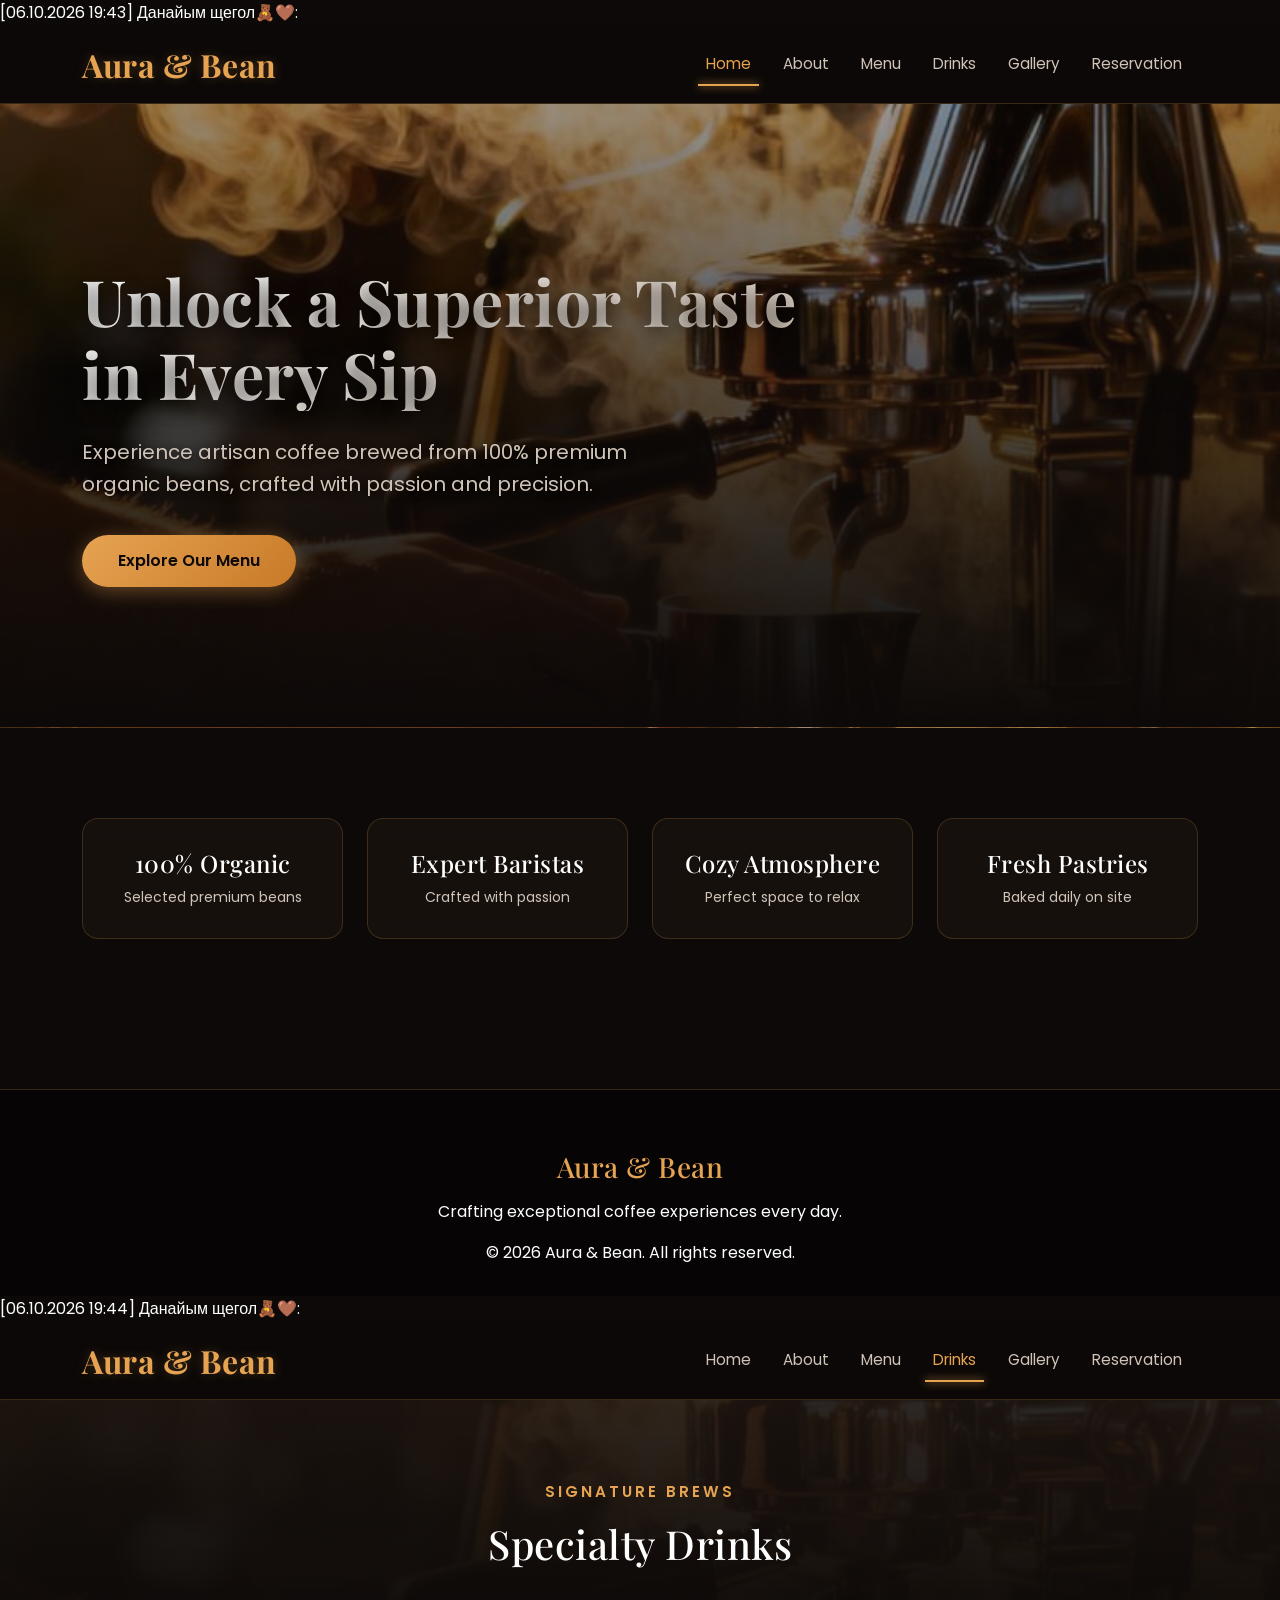
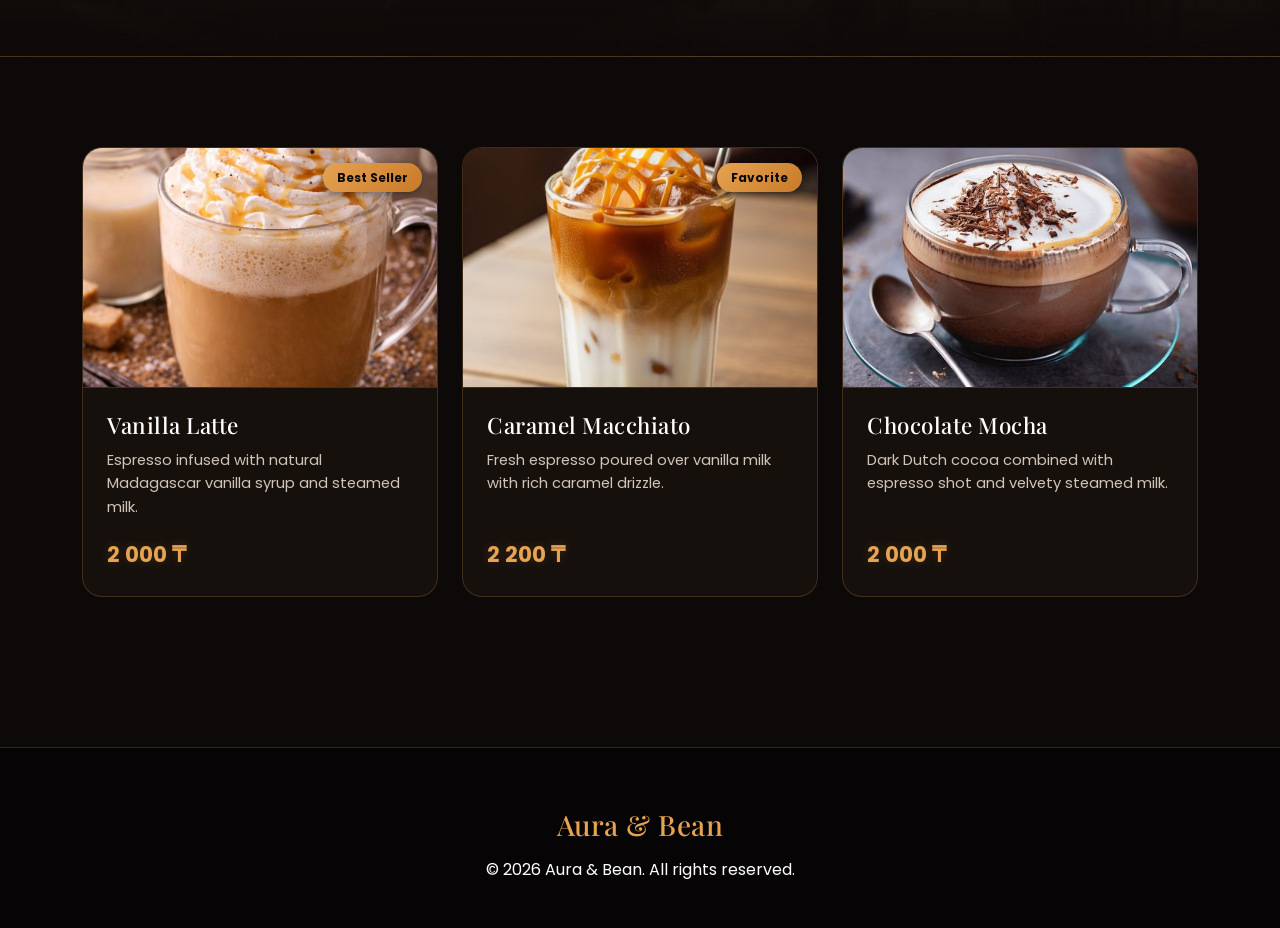
==== index.html @ 4fcfc6bc "Muktar Aikorkem" ====
[06.10.2026 19:43] Данайым щегол🧸🤎: <!DOCTYPE html>
<html lang="en">
<head>
    <meta charset="UTF-8">
    <meta name="viewport" content="width=device-width, initial-scale=1.0">
    <title>Aura & Bean | Premium Coffee Studio</title>
    <link href="https://cdn.jsdelivr.net/npm/bootstrap@5.3.3/dist/css/bootstrap.min.css" rel="stylesheet">
    <link rel="stylesheet" href="style.css">
</head>
<body>

<header class="site-header">
    <nav class="navbar navbar-expand-lg navbar-dark">
        <div class="container">
            <a class="navbar-brand logo" href="index.html">Aura & Bean</a>
            <button class="navbar-toggler" type="button" data-bs-toggle="collapse" data-bs-target="#mainNav">
                <span class="navbar-toggler-icon"></span>
            </button>
            <div class="collapse navbar-collapse" id="mainNav">
                <ul class="navbar-nav ms-auto">
                    <li class="nav-item"><a class="nav-link active" href="index.html">Home</a></li>
                    <li class="nav-item"><a class="nav-link" href="about.html">About</a></li>
                    <li class="nav-item"><a class="nav-link" href="menu.html">Menu</a></li>
                    <li class="nav-item"><a class="nav-link" href="drinks.html">Drinks</a></li>
                    <li class="nav-item"><a class="nav-link" href="gallery.html">Gallery</a></li>
                    <li class="nav-item"><a class="nav-link" href="reservation.html">Reservation</a></li>
                </ul>
            </div>
        </div>
    </nav>
</header>

<main>
    <section class="hero-section text-center text-lg-start">
        <div class="container">
            <div class="row align-items-center">
                <div class="col-lg-8">
                    <h1 class="hero-title">Unlock a Superior Taste in Every Sip</h1>
                    <p class="hero-subtitle">Experience artisan coffee brewed from 100% premium organic beans, crafted with passion and precision.</p>
                    <a href="menu.html" class="btn btn-custom">Explore Our Menu</a>
                </div>
            </div>
        </div>
    </section>

    <section class="features-section">
        <div class="container">
            <div class="row g-4 text-center">
                <div class="col-md-3">
                    <div class="features-card">
                        <h4 class="text-accent mb-2">100% Organic</h4>
                        <p class="small text-muted mb-0">Selected premium beans</p>
                    </div>
                </div>
                <div class="col-md-3">
                    <div class="features-card">
                        <h4 class="text-accent mb-2">Expert Baristas</h4>
                        <p class="small text-muted mb-0">Crafted with passion</p>
                    </div>
                </div>
                <div class="col-md-3">
                    <div class="features-card">
                        <h4 class="text-accent mb-2">Cozy Atmosphere</h4>
                        <p class="small text-muted mb-0">Perfect space to relax</p>
                    </div>
                </div>
                <div class="col-md-3">
                    <div class="features-card">
                        <h4 class="text-accent mb-2">Fresh Pastries</h4>
                        <p class="small text-muted mb-0">Baked daily on site</p>
                    </div>
                </div>
            </div>
        </div>
    </section>
</main>

<footer class="site-footer">
    <div class="container text-center">
        <h3>Aura & Bean</h3>
        <p>Crafting exceptional coffee experiences every day.</p>
        <p class="copyright mb-0">© 2026 Aura & Bean. All rights reserved.</p>
    </div>
</footer>

<script src="https://cdn.jsdelivr.net/npm/bootstrap@5.3.3/dist/js/bootstrap.bundle.min.js"></script>
</body>
</html>
[06.10.2026 19:44] Данайым щегол🧸🤎: <!DOCTYPE html>
<html lang="en">
<head>
    <meta charset="UTF-8">
    <meta name="viewport" content="width=device-width, initial-scale=1.0">
    <title>Specialty Drinks | Aura & Bean</title>
    <link href="https://cdn.jsdelivr.net/npm/bootstrap@5.3.3/dist/css/bootstrap.min.css" rel="stylesheet">
    <link rel="stylesheet" href="style.css">
</head>
<body>

<header class="site-header">
    <nav class="navbar navbar-expand-lg navbar-dark">
        <div class="container">
            <a class="navbar-brand logo" href="index.html">Aura & Bean</a>
            <button class="navbar-toggler" type="button" data-bs-toggle="collapse" data-bs-target="#mainNav">
                <span class="navbar-toggler-icon"></span>
            </button>
            <div class="collapse navbar-collapse" id="mainNav">
                <ul class="navbar-nav ms-auto">
                    <li class="nav-item"><a class="nav-link" href="index.html">Home</a></li>
                    <li class="nav-item"><a class="nav-link" href="about.html">About</a></li>
                    <li class="nav-item"><a class="nav-link" href="menu.html">Menu</a></li>
                    <li class="nav-item"><a class="nav-link active" href="drinks.html">Drinks</a></li>
                    <li class="nav-item"><a class="nav-link" href="gallery.html">Gallery</a></li>
                    <li class="nav-item"><a class="nav-link" href="reservation.html">Reservation</a></li>
                </ul>
            </div>
        </div>
    </nav>
</header>

<main>
    <section class="page-banner">
        <div class="container text-center">
            <p class="subtitle">SIGNATURE BREWS</p>
            <h1>Specialty Drinks</h1>
        </div>
    </section>

    <section class="menu-section">
        <div class="container">
            <div class="row g-4">
                <div class="col-md-6 col-lg-4">
                    <div class="product-card">
                        <span class="badge-tag">Best Seller</span>
                        <img src="images/vanilla-latte.jpg" alt="Vanilla Latte" loading="lazy">
                        <div class="product-content">
                            <h3>Vanilla Latte</h3>
                            <p>Espresso infused with natural Madagascar vanilla syrup and steamed milk.</p>
                            <span class="price">2 000 ₸</span>
                        </div>
                    </div>
                </div>
                <div class="col-md-6 col-lg-4">
                    <div class="product-card">
                        <span class="badge-tag">Favorite</span>
                        <img src="images/caramel-macchiato.jpg" alt="Caramel Macchiato" loading="lazy">
                        <div class="product-content">
                            <h3>Caramel Macchiato</h3>
                            <p>Fresh espresso poured over vanilla milk with rich caramel drizzle.</p>
                            <span class="price">2 200 ₸</span>
                        </div>
                    </div>
                </div>
                <div class="col-md-6 col-lg-4">
                    <div class="product-card">
                        <img src="images/mocha.jpg" alt="Chocolate Mocha" loading="lazy">
                        <div class="product-content">
                            <h3>Chocolate Mocha</h3>
                            <p>Dark Dutch cocoa combined with espresso shot and velvety steamed milk.</p>
                            <span class="price">2 000 ₸</span>
                        </div>
                    </div>
                </div>
            </div>
        </div>
    </section>
</main>

<footer class="site-footer">
    <div class="container text-center">
        <h3>Aura & Bean</h3>
        <p>© 2026 Aura & Bean. All rights reserved.</p>
    </div>
</footer>

<script src="https://cdn.jsdelivr.net/npm/bootstrap@5.3.3/dist/js/bootstrap.bundle.min.js"></script>
</body>
</html>
---- style.css ----
@import url('https://fonts.googleapis.com/css2?family=Playfair+Display:ital,wght@0,600;0,700;1,600&family=Poppins:wght@300;400;500;600;700&display=swap');

:root {
  --bg-main: #0c0908;
  --bg-card: rgba(26, 19, 15, 0.75);
  --bg-card-hover: rgba(40, 29, 23, 0.9);
  --primary-accent: #e6a352;
  --primary-hover: #f0b368;
  --text-main: #ffffff;
  --text-muted: #d0c4b8;
  --border-color: rgba(230, 163, 82, 0.2);
  --border-glow: rgba(230, 163, 82, 0.5);
  --font-title: 'Playfair Display', serif;
  --font-body: 'Poppins', sans-serif;
}

* {
  margin: 0;
  padding: 0;
  box-sizing: border-box;
}

body {
  background-color: var(--bg-main) !important;
  color: var(--text-main) !important;
  font-family: var(--font-body);
  line-height: 1.6;
  overflow-x: hidden;
}

h1, h2, h3, h4, .navbar-brand {
  font-family: var(--font-title);
  color: var(--text-main) !important;
  letter-spacing: 0.5px;
}

p, span, label, td, th {
  color: var(--text-main);
}

.text-muted {
  color: var(--text-muted) !important;
}

.site-header {
  background-color: rgba(12, 9, 8, 0.85);
  border-bottom: 1px solid var(--border-color);
  position: sticky;
  top: 0;
  z-index: 1000;
  backdrop-filter: blur(12px);
}

.navbar-brand.logo {
  font-size: 2rem;
  font-weight: 700;
  color: var(--primary-accent) !important;
  text-shadow: 0 0 12px rgba(230, 163, 82, 0.3);
}

.nav-link {
  color: var(--text-muted) !important;
  font-weight: 400;
  margin: 0 8px;
  position: relative;
  font-size: 0.95rem;
}

.nav-link:hover,
.nav-link.active {
  color: var(--primary-accent) !important;
}

.nav-link::after {
  content: '';
  position: absolute;
  width: 0%;
  height: 2px;
  bottom: -2px;
  left: 0;
  background-color: var(--primary-accent);
  box-shadow: 0 0 8px var(--primary-accent);
  transition: width 0.3s ease;
}

.nav-link:hover::after,
.nav-link.active::after {
  width: 100%;
}

.hero-section {
  position: relative;
  padding: 160px 0 140px 0;
  background: linear-gradient(180deg, rgba(12,9,8,0.4) 0%, rgba(12,9,8,0.85) 70%, var(--bg-main) 100%), 
              url('../images/hero-coffee.jpg') center/cover no-repeat;
  border-bottom: 1px solid var(--border-color);
}

.hero-title {
  font-size: 4rem;
  font-weight: 700;
  line-height: 1.15;
  margin-bottom: 25px;
  text-shadow: 0 4px 20px rgba(0, 0, 0, 0.8);
  background: linear-gradient(135deg, #ffffff 0%, #e0d0c0 100%);
  -webkit-background-clip: text;
  -webkit-text-fill-color: transparent;
}

.hero-subtitle {
  color: var(--text-muted) !important;
  font-size: 1.25rem;
  margin-bottom: 35px;
  max-width: 600px;
  text-shadow: 0 2px 10px rgba(0,0,0,0.9);
}

.btn-custom {
  background: linear-gradient(135deg, var(--primary-accent) 0%, #c87a28 100%);
  color: #0c0908 !important;
  font-weight: 600;
  padding: 14px 36px;
  border-radius: 30px;
  border: none;
  font-size: 1rem;
  box-shadow: 0 4px 20px rgba(230, 163, 82, 0.4);
  transition: all 0.3s ease;
}

.btn-custom:hover,
.btn-custom:focus {
  transform: translateY(-3px) scale(1.02);
  box-shadow: 0 8px 25px rgba(230, 163, 82, 0.6);
  color: #0c0908 !important;
}

.features-card {
  background: var(--bg-card);
  backdrop-filter: blur(10px);
  border: 1px solid var(--border-color);
  border-radius: 16px;
  padding: 30px 20px;
  transition: all 0.3s ease;
}

.features-card:hover {
  border-color: var(--primary-accent);
  transform: translateY(-5px);
  box-shadow: 0 10px 30px rgba(0,0,0,0.5), 0 0 15px rgba(230, 163, 82, 0.2);
}

.page-banner {
  padding: 80px 0;
  background: linear-gradient(180deg, rgba(26,19,15,0.9) 0%, var(--bg-main) 100%), url('../images/hero-coffee.jpg') center/cover no-repeat;
  border-bottom: 1px solid var(--border-color);
}

.page-banner .subtitle {
  color: var(--primary-accent) !important;
  letter-spacing: 3px;
  font-size: 0.95rem;
  font-weight: 600;
}

.menu-section, .features-section, .about-section, .gallery-section, .contact-section {
  padding: 90px 0;
}

.product-card {
  background: var(--bg-card);
  backdrop-filter: blur(8px);
  border: 1px solid var(--border-color);
  border-radius: 20px;
  overflow: hidden;
  height: 100%;
  display: flex;
  flex-direction: column;
  position: relative;
  transition: all 0.3s ease;
}

.product-card:hover {
  transform: translateY(-8px);
  border-color: var(--primary-accent);
  box-shadow: 0 12px 30px rgba(0,0,0,0.6), 0 0 20px rgba(230, 163, 82, 0.25);
  background: var(--bg-card-hover);
}

.product-card img {
  width: 100%;
  height: 240px;
  object-fit: cover;
  background-color: #1a130f;
  border-bottom: 1px solid var(--border-color);
}

.product-content {
  padding: 24px;
  display: flex;
  flex-direction: column;
  flex-grow: 1;
}

.product-content h3 {
  font-size: 1.4rem;
  margin-bottom: 10px;
}

.product-content p {
  color: var(--text-muted) !important;
  font-size: 0.92rem;
  flex-grow: 1;
  margin-bottom: 18px;
}

.product-content .price {
  font-size: 1.35rem;
  font-weight: 700;
  color: var(--primary-accent) !important;
  text-shadow: 0 0 10px rgba(230, 163, 82, 0.2);
}

.badge-tag {
  position: absolute;
  top: 15px;
  right: 15px;
  background: linear-gradient(135deg, var(--primary-accent) 0%, #c87a28 100%);
  color: #0c0908 !important;
  font-size: 0.75rem;
  font-weight: 700;
  padding: 5px 14px;
  border-radius: 20px;
  box-shadow: 0 2px 10px rgba(0,0,0,0.5);
}

.coffee-table {
  background-color: var(--bg-card) !important;
  border-radius: 16px;
  overflow: hidden;
  border: 1px solid var(--border-color);
}

.coffee-table th {
  background-color: #1f1712 !important;
  color: var(--primary-accent) !important;
  font-weight: 600;
  border-bottom: 1px solid var(--border-color) !important;
  padding: 18px;
}

.coffee-table td {
  background-color: var(--bg-card) !important;
  color: var(--text-main) !important;
  padding: 18px;
  border-bottom: 1px solid var(--border-color) !important;
}

.coffee-table tbody tr:nth-child(even) td {
  background-color: rgba(35, 25, 20, 0.8) !important;
}

.coffee-table tbody tr:hover td {
  background-color: rgba(50, 36, 28, 0.9) !important;
}

.gallery-grid {
  display: grid;
  grid-template-columns: repeat(auto-fit, minmax(280px, 1fr));
  gap: 24px;
}

.gallery-item {
  position: relative;
  border-radius: 16px;
  overflow: hidden;
  height: 270px;
  border: 1px solid var(--border-color);
  background-color: #1a130f;
}

.gallery-item img {
  width: 100%;
  height: 100%;
  object-fit: cover;
  transition: transform 0.6s ease;
}

.gallery-item:hover img {
  transform: scale(1.1);
}

.form-control, .form-select {
  background-color: var(--bg-card) !important;
  border: 1px solid var(--border-color) !important;
  color: var(--text-main) !important;
  padding: 14px 18px;
  border-radius: 12px;
}

.form-control:focus, .form-select:focus {
  background-color: var(--bg-card-hover) !important;
  border-color: var(--primary-accent) !important;
  box-shadow: 0 0 12px rgba(230, 163, 82, 0.3) !important;
}

.site-footer {
  background-color: #060404;
  border-top: 1px solid var(--border-color);
  padding: 60px 0 30px 0;
  margin-top: 60px;
}

.site-footer h3 {
  color: var(--primary-accent) !important;
  margin-bottom: 15px;
}

@media (max-width: 991px) {
  .hero-title {
    font-size: 3rem;
  }
}

@media (max-width: 768px) {
  .hero-section {
    padding: 100px 0 80px 0;
  }
  .hero-title {
    font-size: 2.3rem;
  }
}
---- style.css ----
@import url('https://fonts.googleapis.com/css2?family=Playfair+Display:ital,wght@0,600;0,700;1,600&family=Poppins:wght@300;400;500;600;700&display=swap');

:root {
  --bg-main: #0c0908;
  --bg-card: rgba(26, 19, 15, 0.75);
  --bg-card-hover: rgba(40, 29, 23, 0.9);
  --primary-accent: #e6a352;
  --primary-hover: #f0b368;
  --text-main: #ffffff;
  --text-muted: #d0c4b8;
  --border-color: rgba(230, 163, 82, 0.2);
  --border-glow: rgba(230, 163, 82, 0.5);
  --font-title: 'Playfair Display', serif;
  --font-body: 'Poppins', sans-serif;
}

* {
  margin: 0;
  padding: 0;
  box-sizing: border-box;
}

body {
  background-color: var(--bg-main) !important;
  color: var(--text-main) !important;
  font-family: var(--font-body);
  line-height: 1.6;
  overflow-x: hidden;
}

h1, h2, h3, h4, .navbar-brand {
  font-family: var(--font-title);
  color: var(--text-main) !important;
  letter-spacing: 0.5px;
}

p, span, label, td, th {
  color: var(--text-main);
}

.text-muted {
  color: var(--text-muted) !important;
}

.site-header {
  background-color: rgba(12, 9, 8, 0.85);
  border-bottom: 1px solid var(--border-color);
  position: sticky;
  top: 0;
  z-index: 1000;
  backdrop-filter: blur(12px);
}

.navbar-brand.logo {
  font-size: 2rem;
  font-weight: 700;
  color: var(--primary-accent) !important;
  text-shadow: 0 0 12px rgba(230, 163, 82, 0.3);
}

.nav-link {
  color: var(--text-muted) !important;
  font-weight: 400;
  margin: 0 8px;
  position: relative;
  font-size: 0.95rem;
}

.nav-link:hover,
.nav-link.active {
  color: var(--primary-accent) !important;
}

.nav-link::after {
  content: '';
  position: absolute;
  width: 0%;
  height: 2px;
  bottom: -2px;
  left: 0;
  background-color: var(--primary-accent);
  box-shadow: 0 0 8px var(--primary-accent);
  transition: width 0.3s ease;
}

.nav-link:hover::after,
.nav-link.active::after {
  width: 100%;
}

.hero-section {
  position: relative;
  padding: 160px 0 140px 0;
  background: linear-gradient(180deg, rgba(12,9,8,0.4) 0%, rgba(12,9,8,0.85) 70%, var(--bg-main) 100%), 
              url('../images/hero-coffee.jpg') center/cover no-repeat;
  border-bottom: 1px solid var(--border-color);
}

.hero-title {
  font-size: 4rem;
  font-weight: 700;
  line-height: 1.15;
  margin-bottom: 25px;
  text-shadow: 0 4px 20px rgba(0, 0, 0, 0.8);
  background: linear-gradient(135deg, #ffffff 0%, #e0d0c0 100%);
  -webkit-background-clip: text;
  -webkit-text-fill-color: transparent;
}

.hero-subtitle {
  color: var(--text-muted) !important;
  font-size: 1.25rem;
  margin-bottom: 35px;
  max-width: 600px;
  text-shadow: 0 2px 10px rgba(0,0,0,0.9);
}

.btn-custom {
  background: linear-gradient(135deg, var(--primary-accent) 0%, #c87a28 100%);
  color: #0c0908 !important;
  font-weight: 600;
  padding: 14px 36px;
  border-radius: 30px;
  border: none;
  font-size: 1rem;
  box-shadow: 0 4px 20px rgba(230, 163, 82, 0.4);
  transition: all 0.3s ease;
}

.btn-custom:hover,
.btn-custom:focus {
  transform: translateY(-3px) scale(1.02);
  box-shadow: 0 8px 25px rgba(230, 163, 82, 0.6);
  color: #0c0908 !important;
}

.features-card {
  background: var(--bg-card);
  backdrop-filter: blur(10px);
  border: 1px solid var(--border-color);
  border-radius: 16px;
  padding: 30px 20px;
  transition: all 0.3s ease;
}

.features-card:hover {
  border-color: var(--primary-accent);
  transform: translateY(-5px);
  box-shadow: 0 10px 30px rgba(0,0,0,0.5), 0 0 15px rgba(230, 163, 82, 0.2);
}

.page-banner {
  padding: 80px 0;
  background: linear-gradient(180deg, rgba(26,19,15,0.9) 0%, var(--bg-main) 100%), url('../images/hero-coffee.jpg') center/cover no-repeat;
  border-bottom: 1px solid var(--border-color);
}

.page-banner .subtitle {
  color: var(--primary-accent) !important;
  letter-spacing: 3px;
  font-size: 0.95rem;
  font-weight: 600;
}

.menu-section, .features-section, .about-section, .gallery-section, .contact-section {
  padding: 90px 0;
}

.product-card {
  background: var(--bg-card);
  backdrop-filter: blur(8px);
  border: 1px solid var(--border-color);
  border-radius: 20px;
  overflow: hidden;
  height: 100%;
  display: flex;
  flex-direction: column;
  position: relative;
  transition: all 0.3s ease;
}

.product-card:hover {
  transform: translateY(-8px);
  border-color: var(--primary-accent);
  box-shadow: 0 12px 30px rgba(0,0,0,0.6), 0 0 20px rgba(230, 163, 82, 0.25);
  background: var(--bg-card-hover);
}

.product-card img {
  width: 100%;
  height: 240px;
  object-fit: cover;
  background-color: #1a130f;
  border-bottom: 1px solid var(--border-color);
}

.product-content {
  padding: 24px;
  display: flex;
  flex-direction: column;
  flex-grow: 1;
}

.product-content h3 {
  font-size: 1.4rem;
  margin-bottom: 10px;
}

.product-content p {
  color: var(--text-muted) !important;
  font-size: 0.92rem;
  flex-grow: 1;
  margin-bottom: 18px;
}

.product-content .price {
  font-size: 1.35rem;
  font-weight: 700;
  color: var(--primary-accent) !important;
  text-shadow: 0 0 10px rgba(230, 163, 82, 0.2);
}

.badge-tag {
  position: absolute;
  top: 15px;
  right: 15px;
  background: linear-gradient(135deg, var(--primary-accent) 0%, #c87a28 100%);
  color: #0c0908 !important;
  font-size: 0.75rem;
  font-weight: 700;
  padding: 5px 14px;
  border-radius: 20px;
  box-shadow: 0 2px 10px rgba(0,0,0,0.5);
}

.coffee-table {
  background-color: var(--bg-card) !important;
  border-radius: 16px;
  overflow: hidden;
  border: 1px solid var(--border-color);
}

.coffee-table th {
  background-color: #1f1712 !important;
  color: var(--primary-accent) !important;
  font-weight: 600;
  border-bottom: 1px solid var(--border-color) !important;
  padding: 18px;
}

.coffee-table td {
  background-color: var(--bg-card) !important;
  color: var(--text-main) !important;
  padding: 18px;
  border-bottom: 1px solid var(--border-color) !important;
}

.coffee-table tbody tr:nth-child(even) td {
  background-color: rgba(35, 25, 20, 0.8) !important;
}

.coffee-table tbody tr:hover td {
  background-color: rgba(50, 36, 28, 0.9) !important;
}

.gallery-grid {
  display: grid;
  grid-template-columns: repeat(auto-fit, minmax(280px, 1fr));
  gap: 24px;
}

.gallery-item {
  position: relative;
  border-radius: 16px;
  overflow: hidden;
  height: 270px;
  border: 1px solid var(--border-color);
  background-color: #1a130f;
}

.gallery-item img {
  width: 100%;
  height: 100%;
  object-fit: cover;
  transition: transform 0.6s ease;
}

.gallery-item:hover img {
  transform: scale(1.1);
}

.form-control, .form-select {
  background-color: var(--bg-card) !important;
  border: 1px solid var(--border-color) !important;
  color: var(--text-main) !important;
  padding: 14px 18px;
  border-radius: 12px;
}

.form-control:focus, .form-select:focus {
  background-color: var(--bg-card-hover) !important;
  border-color: var(--primary-accent) !important;
  box-shadow: 0 0 12px rgba(230, 163, 82, 0.3) !important;
}

.site-footer {
  background-color: #060404;
  border-top: 1px solid var(--border-color);
  padding: 60px 0 30px 0;
  margin-top: 60px;
}

.site-footer h3 {
  color: var(--primary-accent) !important;
  margin-bottom: 15px;
}

@media (max-width: 991px) {
  .hero-title {
    font-size: 3rem;
  }
}

@media (max-width: 768px) {
  .hero-section {
    padding: 100px 0 80px 0;
  }
  .hero-title {
    font-size: 2.3rem;
  }
}
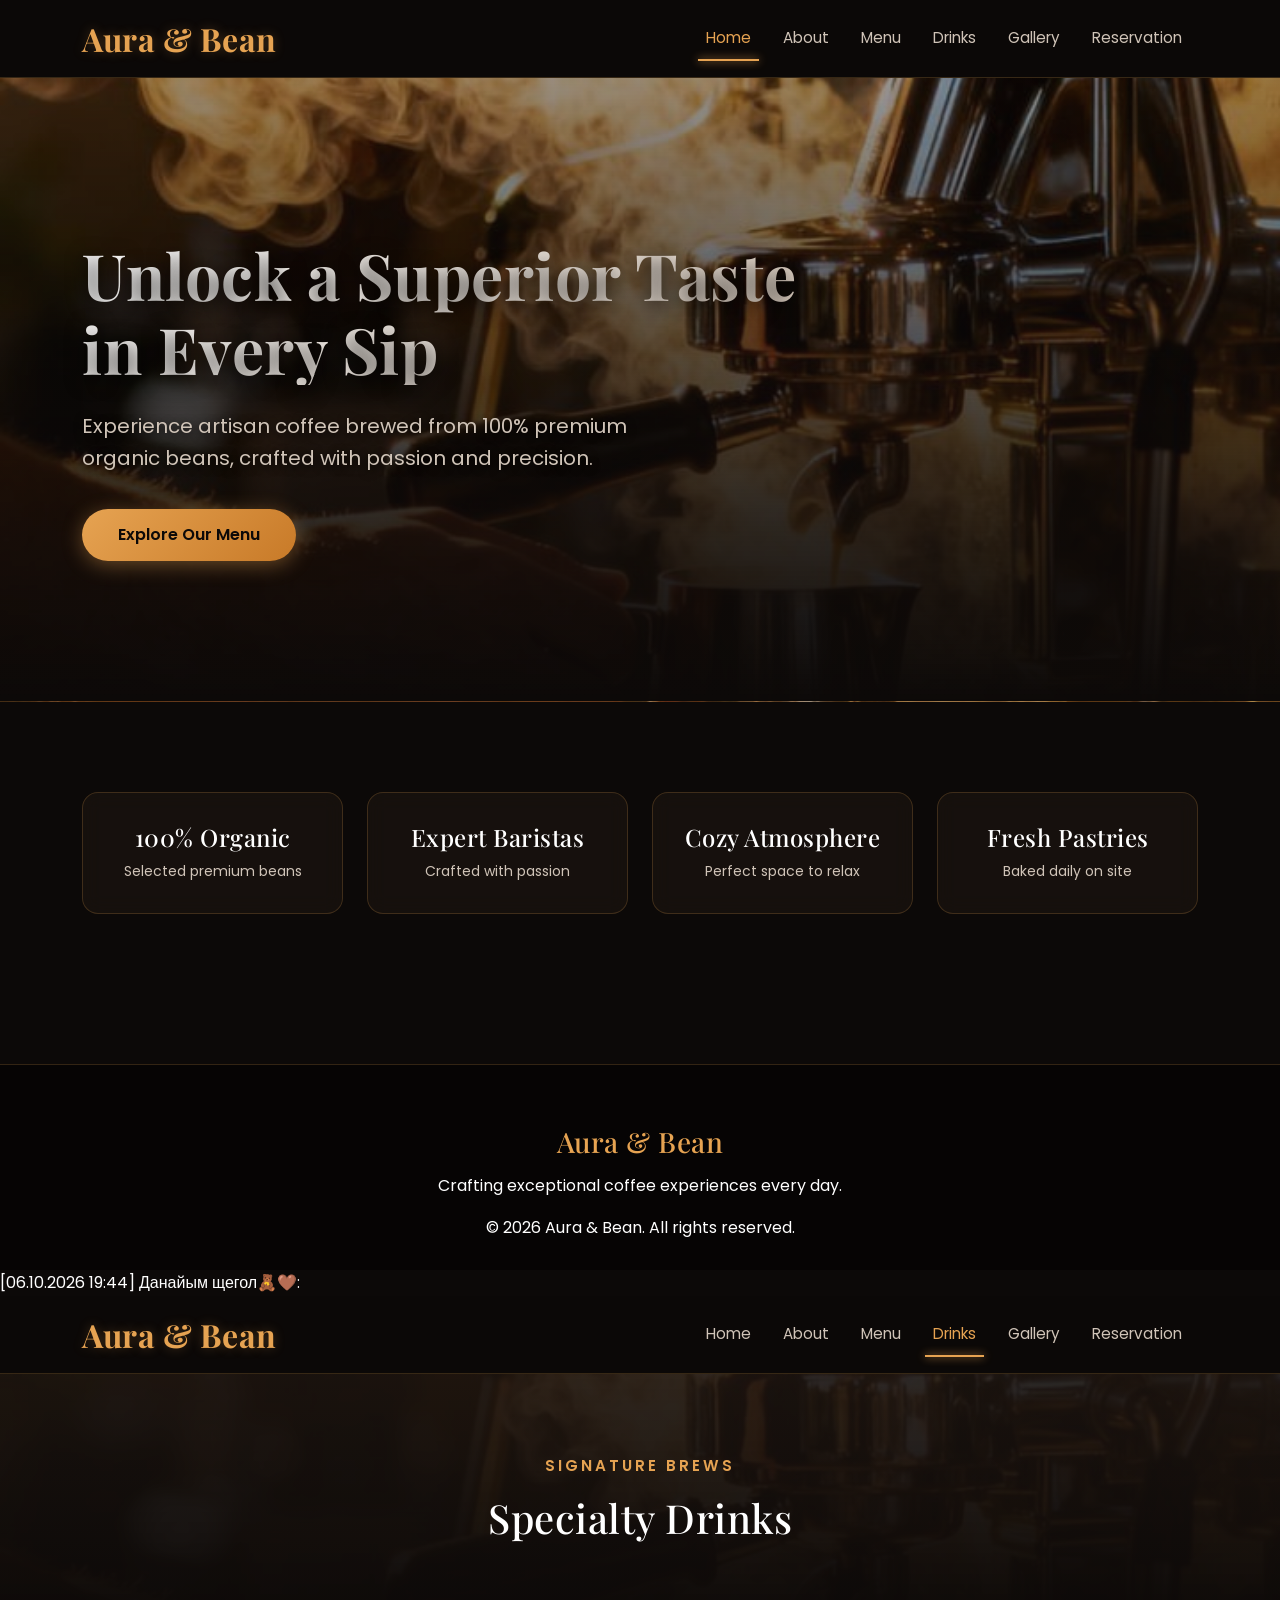
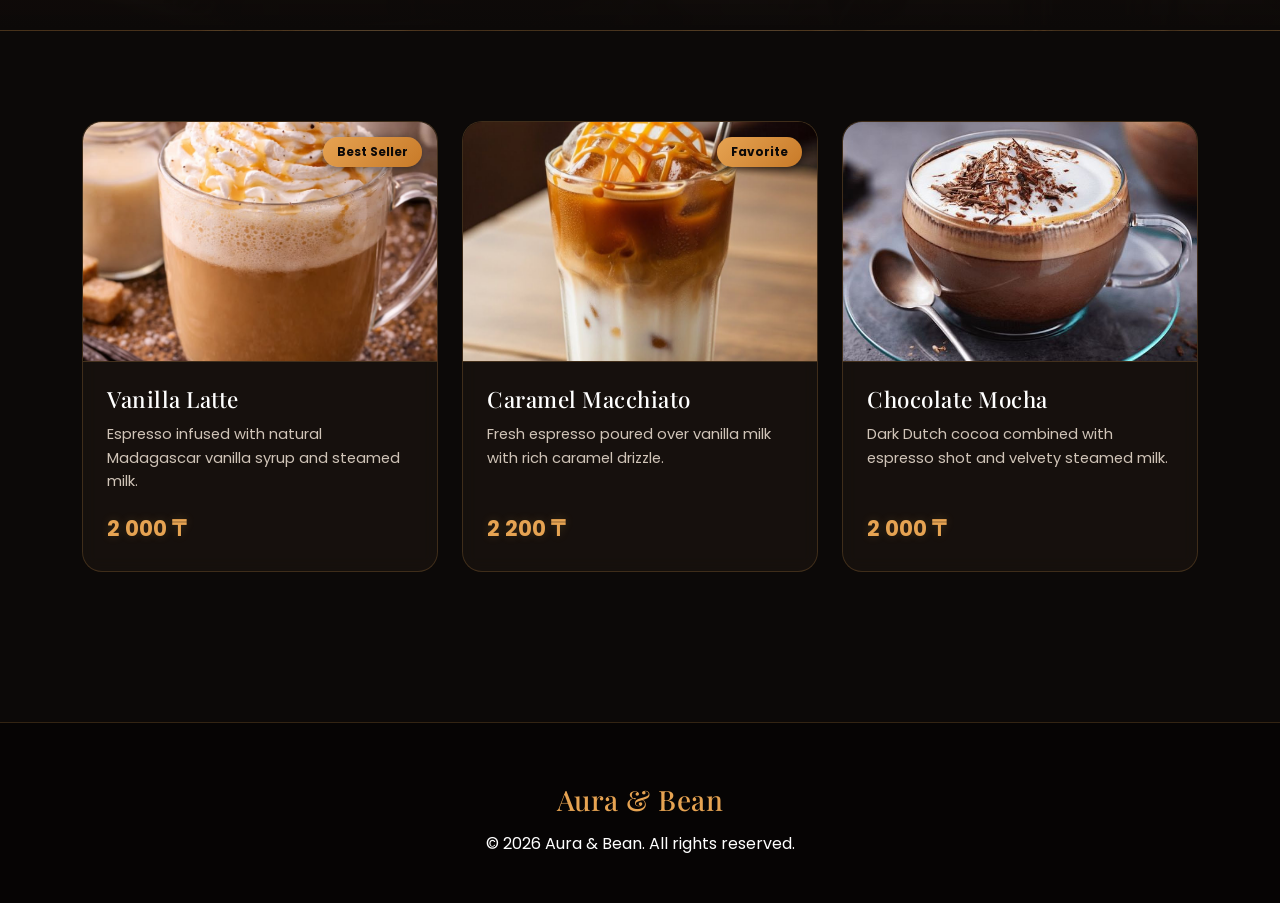
==== commit bade37c3: "Muktar Aikorkem" ====
--- a/index.html
+++ b/index.html
@@ -1,4 +1,4 @@
-[06.10.2026 19:43] Данайым щегол🧸🤎: <!DOCTYPE html>
+<!DOCTYPE html>
 <html lang="en">
 <head>
     <meta charset="UTF-8">
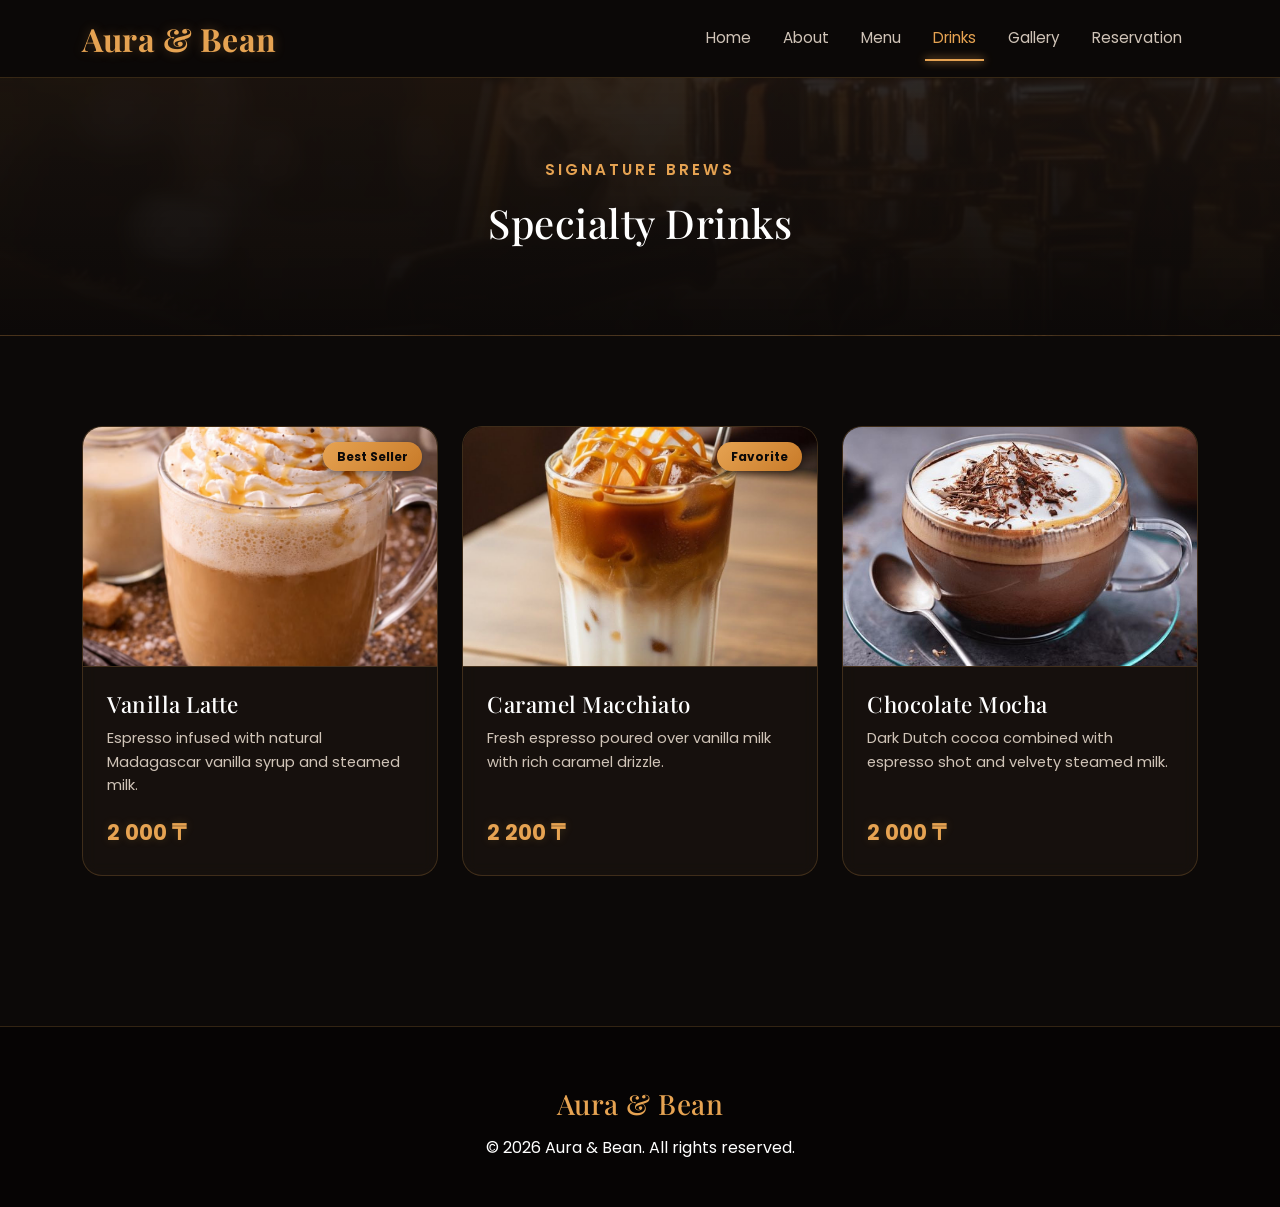
==== commit fe9aa1ab: "Muktar Aikorkem Updated the title and modified the content structure." ====
--- a/index.html
+++ b/index.html
@@ -1,92 +1,4 @@
 <!DOCTYPE html>
-<html lang="en">
-<head>
-    <meta charset="UTF-8">
-    <meta name="viewport" content="width=device-width, initial-scale=1.0">
-    <title>Aura & Bean | Premium Coffee Studio</title>
-    <link href="https://cdn.jsdelivr.net/npm/bootstrap@5.3.3/dist/css/bootstrap.min.css" rel="stylesheet">
-    <link rel="stylesheet" href="style.css">
-</head>
-<body>
-
-<header class="site-header">
-    <nav class="navbar navbar-expand-lg navbar-dark">
-        <div class="container">
-            <a class="navbar-brand logo" href="index.html">Aura & Bean</a>
-            <button class="navbar-toggler" type="button" data-bs-toggle="collapse" data-bs-target="#mainNav">
-                <span class="navbar-toggler-icon"></span>
-            </button>
-            <div class="collapse navbar-collapse" id="mainNav">
-                <ul class="navbar-nav ms-auto">
-                    <li class="nav-item"><a class="nav-link active" href="index.html">Home</a></li>
-                    <li class="nav-item"><a class="nav-link" href="about.html">About</a></li>
-                    <li class="nav-item"><a class="nav-link" href="menu.html">Menu</a></li>
-                    <li class="nav-item"><a class="nav-link" href="drinks.html">Drinks</a></li>
-                    <li class="nav-item"><a class="nav-link" href="gallery.html">Gallery</a></li>
-                    <li class="nav-item"><a class="nav-link" href="reservation.html">Reservation</a></li>
-                </ul>
-            </div>
-        </div>
-    </nav>
-</header>
-
-<main>
-    <section class="hero-section text-center text-lg-start">
-        <div class="container">
-            <div class="row align-items-center">
-                <div class="col-lg-8">
-                    <h1 class="hero-title">Unlock a Superior Taste in Every Sip</h1>
-                    <p class="hero-subtitle">Experience artisan coffee brewed from 100% premium organic beans, crafted with passion and precision.</p>
-                    <a href="menu.html" class="btn btn-custom">Explore Our Menu</a>
-                </div>
-            </div>
-        </div>
-    </section>
-
-    <section class="features-section">
-        <div class="container">
-            <div class="row g-4 text-center">
-                <div class="col-md-3">
-                    <div class="features-card">
-                        <h4 class="text-accent mb-2">100% Organic</h4>
-                        <p class="small text-muted mb-0">Selected premium beans</p>
-                    </div>
-                </div>
-                <div class="col-md-3">
-                    <div class="features-card">
-                        <h4 class="text-accent mb-2">Expert Baristas</h4>
-                        <p class="small text-muted mb-0">Crafted with passion</p>
-                    </div>
-                </div>
-                <div class="col-md-3">
-                    <div class="features-card">
-                        <h4 class="text-accent mb-2">Cozy Atmosphere</h4>
-                        <p class="small text-muted mb-0">Perfect space to relax</p>
-                    </div>
-                </div>
-                <div class="col-md-3">
-                    <div class="features-card">
-                        <h4 class="text-accent mb-2">Fresh Pastries</h4>
-                        <p class="small text-muted mb-0">Baked daily on site</p>
-                    </div>
-                </div>
-            </div>
-        </div>
-    </section>
-</main>
-
-<footer class="site-footer">
-    <div class="container text-center">
-        <h3>Aura & Bean</h3>
-        <p>Crafting exceptional coffee experiences every day.</p>
-        <p class="copyright mb-0">© 2026 Aura & Bean. All rights reserved.</p>
-    </div>
-</footer>
-
-<script src="https://cdn.jsdelivr.net/npm/bootstrap@5.3.3/dist/js/bootstrap.bundle.min.js"></script>
-</body>
-</html>
-[06.10.2026 19:44] Данайым щегол🧸🤎: <!DOCTYPE html>
 <html lang="en">
 <head>
     <meta charset="UTF-8">
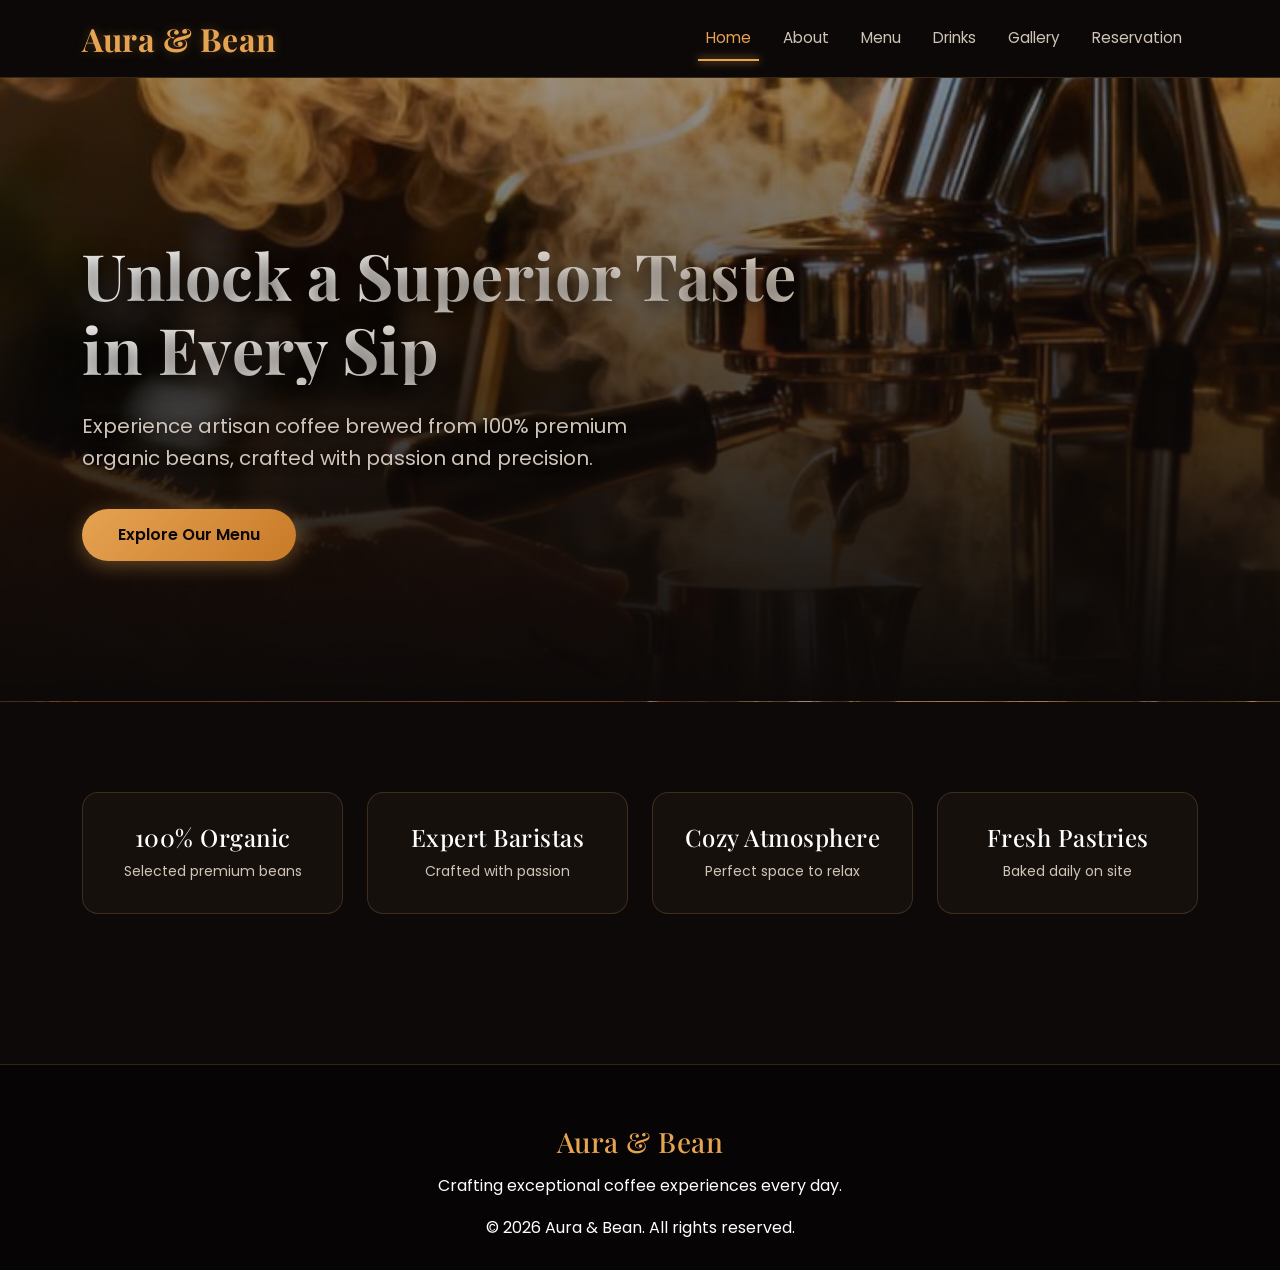
==== commit 6496e819: "Update title and sections in index.html" ====
--- a/index.html
+++ b/index.html
@@ -3,7 +3,7 @@
 <head>
     <meta charset="UTF-8">
     <meta name="viewport" content="width=device-width, initial-scale=1.0">
-    <title>Specialty Drinks | Aura & Bean</title>
+    <title>Aura & Bean | Premium Coffee Studio</title>
     <link href="https://cdn.jsdelivr.net/npm/bootstrap@5.3.3/dist/css/bootstrap.min.css" rel="stylesheet">
     <link rel="stylesheet" href="style.css">
 </head>
@@ -18,10 +18,10 @@
             </button>
             <div class="collapse navbar-collapse" id="mainNav">
                 <ul class="navbar-nav ms-auto">
-                    <li class="nav-item"><a class="nav-link" href="index.html">Home</a></li>
+                    <li class="nav-item"><a class="nav-link active" href="index.html">Home</a></li>
                     <li class="nav-item"><a class="nav-link" href="about.html">About</a></li>
                     <li class="nav-item"><a class="nav-link" href="menu.html">Menu</a></li>
-                    <li class="nav-item"><a class="nav-link active" href="drinks.html">Drinks</a></li>
+                    <li class="nav-item"><a class="nav-link" href="drinks.html">Drinks</a></li>
                     <li class="nav-item"><a class="nav-link" href="gallery.html">Gallery</a></li>
                     <li class="nav-item"><a class="nav-link" href="reservation.html">Reservation</a></li>
                 </ul>
@@ -31,46 +31,43 @@
 </header>
 
 <main>
-    <section class="page-banner">
-        <div class="container text-center">
-            <p class="subtitle">SIGNATURE BREWS</p>
-            <h1>Specialty Drinks</h1>
+    <section class="hero-section text-center text-lg-start">
+        <div class="container">
+            <div class="row align-items-center">
+                <div class="col-lg-8">
+                    <h1 class="hero-title">Unlock a Superior Taste in Every Sip</h1>
+                    <p class="hero-subtitle">Experience artisan coffee brewed from 100% premium organic beans, crafted with passion and precision.</p>
+                    <a href="menu.html" class="btn btn-custom">Explore Our Menu</a>
+                </div>
+            </div>
         </div>
     </section>
 
-    <section class="menu-section">
+    <section class="features-section">
         <div class="container">
-            <div class="row g-4">
-                <div class="col-md-6 col-lg-4">
-                    <div class="product-card">
-                        <span class="badge-tag">Best Seller</span>
-                        <img src="images/vanilla-latte.jpg" alt="Vanilla Latte" loading="lazy">
-                        <div class="product-content">
-                            <h3>Vanilla Latte</h3>
-                            <p>Espresso infused with natural Madagascar vanilla syrup and steamed milk.</p>
-                            <span class="price">2 000 ₸</span>
-                        </div>
+            <div class="row g-4 text-center">
+                <div class="col-md-3">
+                    <div class="features-card">
+                        <h4 class="text-accent mb-2">100% Organic</h4>
+                        <p class="small text-muted mb-0">Selected premium beans</p>
                     </div>
                 </div>
-                <div class="col-md-6 col-lg-4">
-                    <div class="product-card">
-                        <span class="badge-tag">Favorite</span>
-                        <img src="images/caramel-macchiato.jpg" alt="Caramel Macchiato" loading="lazy">
-                        <div class="product-content">
-                            <h3>Caramel Macchiato</h3>
-                            <p>Fresh espresso poured over vanilla milk with rich caramel drizzle.</p>
-                            <span class="price">2 200 ₸</span>
-                        </div>
+                <div class="col-md-3">
+                    <div class="features-card">
+                        <h4 class="text-accent mb-2">Expert Baristas</h4>
+                        <p class="small text-muted mb-0">Crafted with passion</p>
                     </div>
                 </div>
-                <div class="col-md-6 col-lg-4">
-                    <div class="product-card">
-                        <img src="images/mocha.jpg" alt="Chocolate Mocha" loading="lazy">
-                        <div class="product-content">
-                            <h3>Chocolate Mocha</h3>
-                            <p>Dark Dutch cocoa combined with espresso shot and velvety steamed milk.</p>
-                            <span class="price">2 000 ₸</span>
-                        </div>
+                <div class="col-md-3">
+                    <div class="features-card">
+                        <h4 class="text-accent mb-2">Cozy Atmosphere</h4>
+                        <p class="small text-muted mb-0">Perfect space to relax</p>
+                    </div>
+                </div>
+                <div class="col-md-3">
+                    <div class="features-card">
+                        <h4 class="text-accent mb-2">Fresh Pastries</h4>
+                        <p class="small text-muted mb-0">Baked daily on site</p>
                     </div>
                 </div>
             </div>
@@ -81,7 +78,8 @@
 <footer class="site-footer">
     <div class="container text-center">
         <h3>Aura & Bean</h3>
-        <p>© 2026 Aura & Bean. All rights reserved.</p>
+        <p>Crafting exceptional coffee experiences every day.</p>
+        <p class="copyright mb-0">© 2026 Aura & Bean. All rights reserved.</p>
     </div>
 </footer>
 
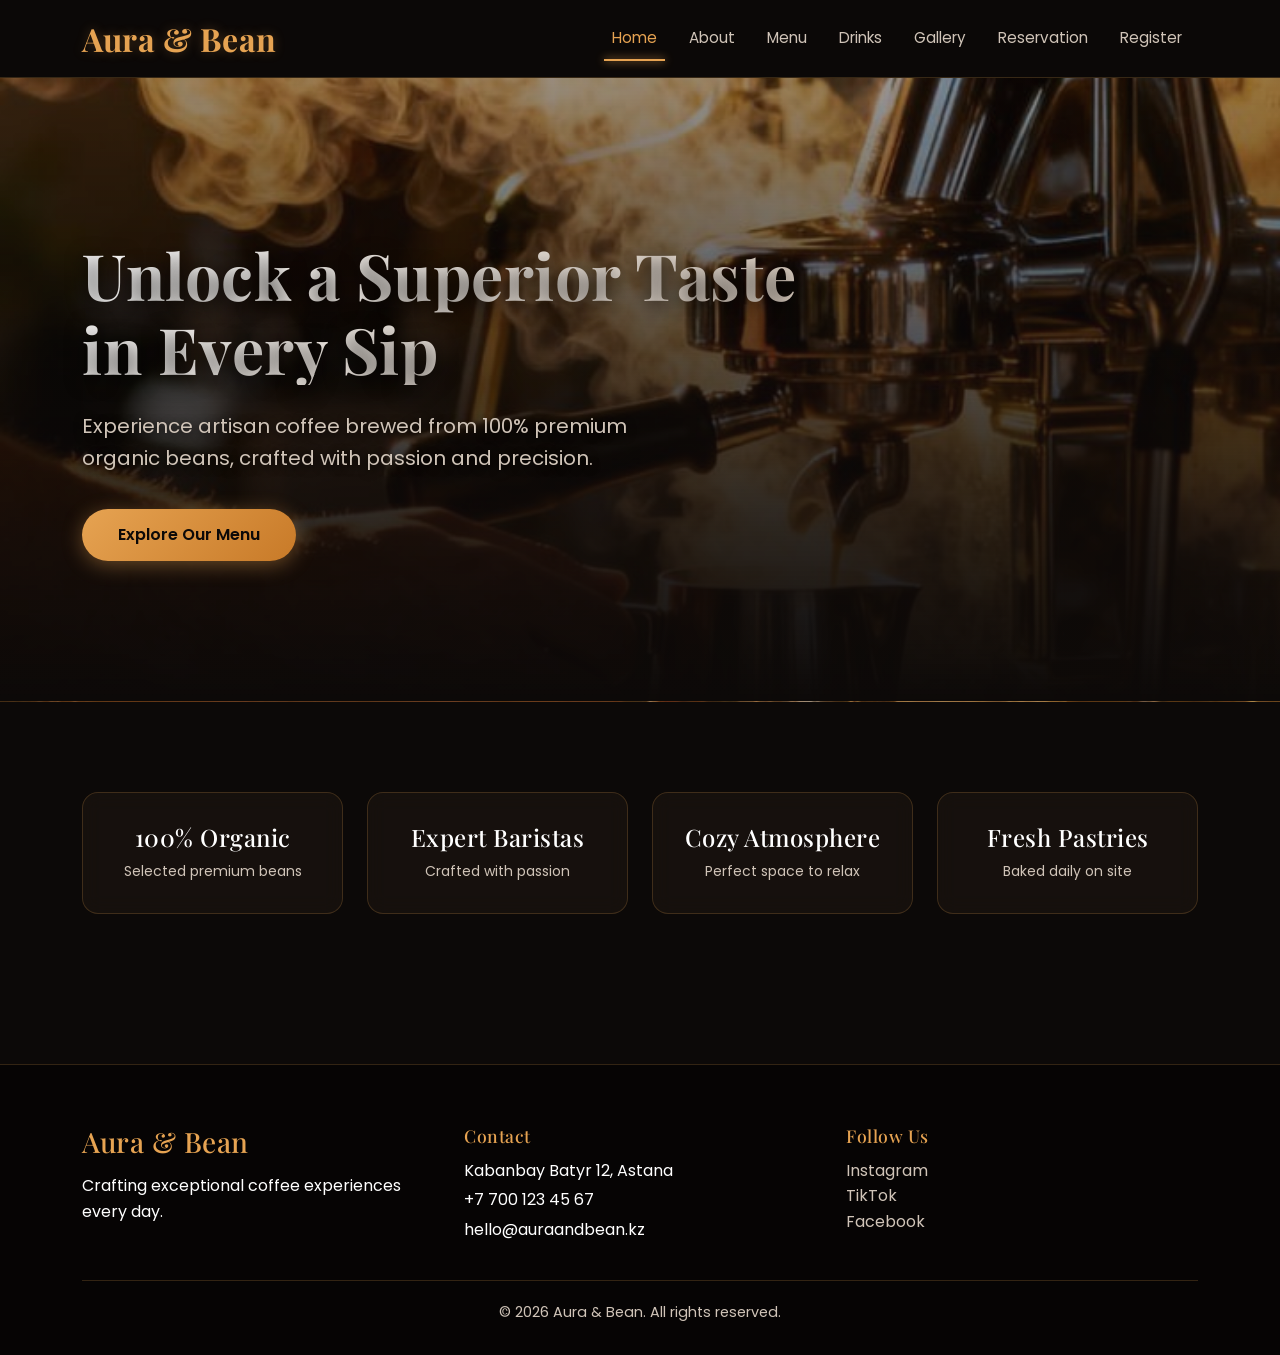
==== commit 234e51af: "Muktar Aikorkem" ====
--- a/index.html
+++ b/index.html
@@ -24,6 +24,7 @@
                     <li class="nav-item"><a class="nav-link" href="drinks.html">Drinks</a></li>
                     <li class="nav-item"><a class="nav-link" href="gallery.html">Gallery</a></li>
                     <li class="nav-item"><a class="nav-link" href="reservation.html">Reservation</a></li>
+                    <li class="nav-item"><a class="nav-link" href="register.html">Register</a></li>
                 </ul>
             </div>
         </div>
@@ -76,13 +77,33 @@
 </main>
 
 <footer class="site-footer">
-    <div class="container text-center">
-        <h3>Aura & Bean</h3>
-        <p>Crafting exceptional coffee experiences every day.</p>
-        <p class="copyright mb-0">© 2026 Aura & Bean. All rights reserved.</p>
+    <div class="container">
+        <div class="footer-row">
+            <div class="footer-col">
+                <h3>Aura & Bean</h3>
+                <p>Crafting exceptional coffee experiences every day.</p>
+            </div>
+            <div class="footer-col">
+                <h4>Contact</h4>
+                <p class="mb-1">Kabanbay Batyr 12, Astana</p>
+                <p class="mb-1">+7 700 123 45 67</p>
+                <p class="mb-0">hello@auraandbean.kz</p>
+            </div>
+            <div class="footer-col">
+                <h4>Follow Us</h4>
+                <ul class="social-links">
+                    <li><a href="https://instagram.com" target="_blank">Instagram</a></li>
+                    <li><a href="https://tiktok.com" target="_blank">TikTok</a></li>
+                    <li><a href="https://facebook.com" target="_blank">Facebook</a></li>
+                </ul>
+            </div>
+        </div>
+        <p class="copyright text-center mb-0">© 2026 Aura & Bean. All rights reserved.</p>
     </div>
 </footer>
 
+<script src="https://code.jquery.com/jquery-3.7.1.min.js"></script>
 <script src="https://cdn.jsdelivr.net/npm/bootstrap@5.3.3/dist/js/bootstrap.bundle.min.js"></script>
+<script src="js/script.js"></script>
 </body>
 </html>
--- a/style.css
+++ b/style.css
@@ -92,7 +92,7 @@
   position: relative;
   padding: 160px 0 140px 0;
   background: linear-gradient(180deg, rgba(12,9,8,0.4) 0%, rgba(12,9,8,0.85) 70%, var(--bg-main) 100%), 
-              url('../images/hero-coffee.jpg') center/cover no-repeat;
+               url('../images/hero-coffee.jpg') center/cover no-repeat;
   border-bottom: 1px solid var(--border-color);
 }
 
@@ -315,6 +315,169 @@
   margin-bottom: 15px;
 }
 
+.site-footer h4 {
+  font-size: 1.1rem;
+  color: var(--primary-accent) !important;
+  margin-bottom: 12px;
+}
+
+.footer-row {
+  display: flex;
+  justify-content: space-between;
+  gap: 30px;
+  margin-bottom: 30px;
+}
+
+.footer-col {
+  flex: 1;
+}
+
+.social-links {
+  list-style: none;
+  padding: 0;
+}
+
+.social-links a {
+  color: var(--text-muted);
+  text-decoration: none;
+}
+
+.social-links a:hover,
+.social-links a:focus {
+  color: var(--primary-accent);
+}
+
+.copyright {
+  color: var(--text-muted);
+  font-size: 0.9rem;
+  border-top: 1px solid var(--border-color);
+  padding-top: 20px;
+}
+
+.search-box {
+  max-width: 500px;
+  margin: 0 auto;
+}
+
+.filter-btn {
+  border: 1px solid var(--primary-accent);
+  color: var(--primary-accent);
+  margin: 4px;
+  border-radius: 20px;
+  padding: 6px 20px;
+}
+
+.filter-btn:hover,
+.filter-btn.active {
+  background-color: var(--primary-accent);
+  color: #0c0908;
+}
+
+#noResults {
+  display: none;
+}
+
+#formAlert {
+  display: none;
+}
+
+.strength-progress {
+  height: 8px;
+  background-color: #2a201a;
+}
+
+.strength-text {
+  display: block;
+  margin-top: 5px;
+}
+
+.form-control::placeholder {
+  color: #8a7d72;
+}
+
+.gallery-item {
+  cursor: pointer;
+}
+
+.gallery-caption {
+  position: absolute;
+  bottom: 0;
+  left: 0;
+  width: 100%;
+  padding: 10px 15px;
+  background-color: rgba(12, 9, 8, 0.7);
+  font-size: 0.9rem;
+}
+
+.lightbox {
+  display: none;
+  position: fixed;
+  top: 0;
+  left: 0;
+  width: 100%;
+  height: 100%;
+  background-color: rgba(0, 0, 0, 0.9);
+  z-index: 2000;
+}
+
+.lightbox-content {
+  position: absolute;
+  top: 50%;
+  left: 50%;
+  transform: translate(-50%, -50%);
+  text-align: center;
+  width: 80%;
+}
+
+.lightbox-content img {
+  max-width: 100%;
+  max-height: 75vh;
+  border: 2px solid var(--primary-accent);
+}
+
+.lightbox-arrow,
+.lightbox-close {
+  position: absolute;
+  background: none;
+  border: none;
+  color: #ffffff;
+  font-size: 2.5rem;
+  z-index: 2001;
+}
+
+.lightbox-arrow {
+  top: 50%;
+  transform: translateY(-50%);
+}
+
+.lightbox-prev {
+  left: 20px;
+}
+
+.lightbox-next {
+  right: 20px;
+}
+
+.lightbox-close {
+  top: 15px;
+  right: 25px;
+}
+
+.lightbox-arrow:hover,
+.lightbox-close:hover {
+  color: var(--primary-accent);
+}
+
+.drink-form .form-control,
+.drink-form .form-select {
+  padding: 10px 14px;
+}
+
+.coffee-table .form-control-sm,
+.coffee-table .form-select-sm {
+  padding: 6px 10px;
+}
+
 @media (max-width: 991px) {
   .hero-title {
     font-size: 3rem;
@@ -328,4 +491,14 @@
   .hero-title {
     font-size: 2.3rem;
   }
-}+  .footer-row {
+    flex-direction: column;
+    text-align: center;
+  }
+  .lightbox-arrow {
+    font-size: 1.8rem;
+  }
+  .lightbox-content {
+    width: 90%;
+  }
+}
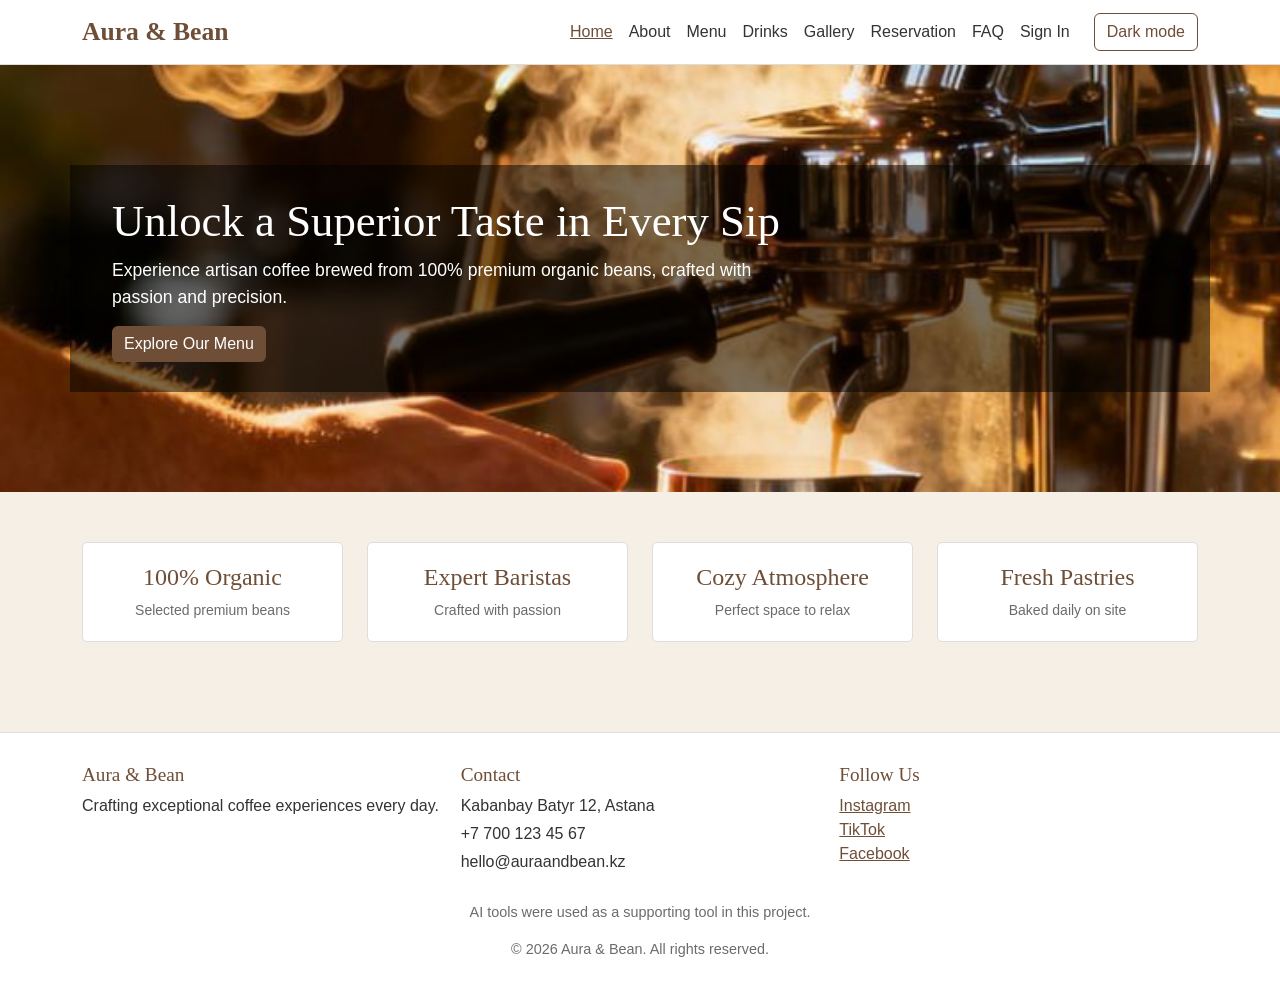
==== commit 8e3eeed1: "Kapessova Danaiym" ====
--- a/index.html
+++ b/index.html
@@ -5,7 +5,7 @@
     <meta name="viewport" content="width=device-width, initial-scale=1.0">
     <title>Aura & Bean | Premium Coffee Studio</title>
     <link href="https://cdn.jsdelivr.net/npm/bootstrap@5.3.3/dist/css/bootstrap.min.css" rel="stylesheet">
-    <link rel="stylesheet" href="style.css">
+    <link rel="stylesheet" href="css/style.css">
 </head>
 <body>
 
@@ -17,15 +17,17 @@
                 <span class="navbar-toggler-icon"></span>
             </button>
             <div class="collapse navbar-collapse" id="mainNav">
-                <ul class="navbar-nav ms-auto">
+                <ul class="navbar-nav ms-auto align-items-lg-center">
                     <li class="nav-item"><a class="nav-link active" href="index.html">Home</a></li>
                     <li class="nav-item"><a class="nav-link" href="about.html">About</a></li>
                     <li class="nav-item"><a class="nav-link" href="menu.html">Menu</a></li>
                     <li class="nav-item"><a class="nav-link" href="drinks.html">Drinks</a></li>
                     <li class="nav-item"><a class="nav-link" href="gallery.html">Gallery</a></li>
                     <li class="nav-item"><a class="nav-link" href="reservation.html">Reservation</a></li>
-                    <li class="nav-item"><a class="nav-link" href="register.html">Register</a></li>
+                    <li class="nav-item"><a class="nav-link" href="faq.html">FAQ</a></li>
+                    <li class="nav-item"><a class="nav-link" href="signin.html">Sign In</a></li>
                 </ul>
+                <button id="themeBtn" class="btn theme-btn ms-lg-3">Dark mode</button>
             </div>
         </div>
     </nav>
@@ -98,12 +100,13 @@
                 </ul>
             </div>
         </div>
+        <p class="ai-note text-center">AI tools were used as a supporting tool in this project.</p>
         <p class="copyright text-center mb-0">© 2026 Aura & Bean. All rights reserved.</p>
     </div>
 </footer>
 
 <script src="https://code.jquery.com/jquery-3.7.1.min.js"></script>
 <script src="https://cdn.jsdelivr.net/npm/bootstrap@5.3.3/dist/js/bootstrap.bundle.min.js"></script>
-<script src="js/script.js"></script>
+<script src="js/theme.js"></script>
 </body>
 </html>
--- a/css/style.css
+++ b/css/style.css
@@ -0,0 +1,313 @@
+:root {
+  --bg-main: #f5efe6;
+  --bg-card: #ffffff;
+  --accent: #6f4e37;
+  --text-main: #333333;
+  --text-muted: #6b6b6b;
+  --border-color: #dddddd;
+}
+
+body.dark-theme {
+  --bg-main: #1e1e1e;
+  --bg-card: #2b2b2b;
+  --accent: #d2a679;
+  --text-main: #f1f1f1;
+  --text-muted: #bbbbbb;
+  --border-color: #444444;
+}
+
+body {
+  background-color: var(--bg-main);
+  color: var(--text-main);
+  font-family: Arial, sans-serif;
+}
+
+h1, h2, h3, h4 {
+  font-family: Georgia, serif;
+  color: var(--text-main);
+}
+
+p, label, td, th {
+  color: var(--text-main);
+}
+
+.text-muted {
+  color: var(--text-muted) !important;
+}
+
+.text-accent {
+  color: var(--accent) !important;
+}
+
+.bg-card {
+  background-color: var(--bg-card);
+}
+
+.border-color {
+  border-color: var(--border-color) !important;
+}
+
+.site-header {
+  background-color: var(--bg-card);
+  border-bottom: 1px solid var(--border-color);
+}
+
+.navbar-brand.logo {
+  font-family: Georgia, serif;
+  font-size: 1.6rem;
+  font-weight: bold;
+  color: var(--accent);
+}
+
+.navbar-nav .nav-link {
+  color: var(--text-main);
+}
+
+.navbar-nav .nav-link:hover,
+.navbar-nav .nav-link.active {
+  color: var(--accent);
+  text-decoration: underline;
+}
+
+.navbar-toggler {
+  background-color: var(--accent);
+}
+
+.theme-btn,
+.api-btn {
+  border: 1px solid var(--accent);
+  color: var(--accent);
+  background-color: var(--bg-card);
+}
+
+.theme-btn:hover,
+.api-btn:hover,
+.api-btn.active {
+  background-color: var(--accent);
+  color: #ffffff;
+}
+
+.hero-section {
+  padding: 100px 0;
+  background-image: url('../images/hero-coffee.jpg');
+  background-size: cover;
+  background-position: center;
+}
+
+.hero-section .row {
+  background-color: rgba(0, 0, 0, 0.5);
+  padding: 30px;
+}
+
+.hero-title {
+  font-size: 2.8rem;
+  color: #ffffff;
+}
+
+.hero-subtitle {
+  color: #ffffff;
+  font-size: 1.1rem;
+}
+
+.btn-custom {
+  background-color: var(--accent);
+  color: #ffffff;
+  border: none;
+}
+
+.btn-custom:hover {
+  background-color: #5a3d2b;
+  color: #ffffff;
+}
+
+.page-banner {
+  padding: 40px 0;
+  background-color: var(--bg-card);
+  border-bottom: 1px solid var(--border-color);
+}
+
+.page-banner .subtitle {
+  color: var(--accent);
+  font-weight: bold;
+}
+
+.menu-section, .features-section, .about-section, .gallery-section, .contact-section, .faq-section {
+  padding: 50px 0;
+}
+
+.features-card,
+.product-card,
+.signin-box,
+.faq-item {
+  background-color: var(--bg-card);
+  border: 1px solid var(--border-color);
+  border-radius: 5px;
+}
+
+.features-card {
+  padding: 20px;
+}
+
+.product-card {
+  height: 100%;
+  overflow: hidden;
+}
+
+.product-card img {
+  width: 100%;
+  height: 200px;
+  object-fit: cover;
+}
+
+.product-content {
+  padding: 15px;
+}
+
+.product-content p {
+  color: var(--text-muted);
+}
+
+.price {
+  font-weight: bold;
+  color: var(--accent);
+}
+
+.coffee-table th {
+  background-color: var(--accent);
+  color: #ffffff;
+}
+
+.coffee-table td {
+  background-color: var(--bg-card);
+  color: var(--text-main);
+}
+
+.gallery-grid {
+  display: grid;
+  grid-template-columns: repeat(3, 1fr);
+  gap: 15px;
+}
+
+.gallery-item {
+  position: relative;
+  height: 220px;
+}
+
+.gallery-item img {
+  width: 100%;
+  height: 100%;
+  object-fit: cover;
+  border-radius: 5px;
+}
+
+.gallery-caption {
+  position: absolute;
+  bottom: 0;
+  left: 0;
+  width: 100%;
+  padding: 5px 10px;
+  background-color: rgba(0, 0, 0, 0.5);
+  color: #ffffff;
+}
+
+.form-control, .form-select {
+  background-color: var(--bg-card);
+  border: 1px solid var(--border-color);
+  color: var(--text-main);
+}
+
+.form-control:focus, .form-select:focus {
+  background-color: var(--bg-card);
+  color: var(--text-main);
+}
+
+#welcomeBox {
+  display: none;
+}
+
+.error-text {
+  color: red;
+}
+
+.faq-item {
+  margin-bottom: 10px;
+}
+
+.faq-question {
+  display: flex;
+  justify-content: space-between;
+  align-items: center;
+  padding: 15px;
+  cursor: pointer;
+}
+
+.faq-question h3 {
+  font-size: 1.1rem;
+  margin: 0;
+}
+
+.faq-sign {
+  color: var(--accent);
+  font-size: 1.4rem;
+}
+
+.faq-answer {
+  display: none;
+  padding: 0 15px 15px 15px;
+}
+
+.faq-answer p {
+  margin: 0;
+}
+
+.site-footer {
+  background-color: var(--bg-card);
+  border-top: 1px solid var(--border-color);
+  padding: 30px 0 20px 0;
+  margin-top: 40px;
+}
+
+.site-footer h3,
+.site-footer h4 {
+  color: var(--accent);
+  font-size: 1.2rem;
+}
+
+.footer-row {
+  display: flex;
+  justify-content: space-between;
+  gap: 20px;
+  margin-bottom: 20px;
+}
+
+.footer-col {
+  flex: 1;
+}
+
+.social-links {
+  list-style: none;
+  padding: 0;
+}
+
+.social-links a {
+  color: var(--accent);
+}
+
+.ai-note,
+.copyright {
+  color: var(--text-muted);
+  font-size: 0.9rem;
+}
+
+@media (max-width: 768px) {
+  .hero-title {
+    font-size: 2rem;
+  }
+  .gallery-grid {
+    grid-template-columns: 1fr;
+  }
+  .footer-row {
+    flex-direction: column;
+    text-align: center;
+  }
+}
